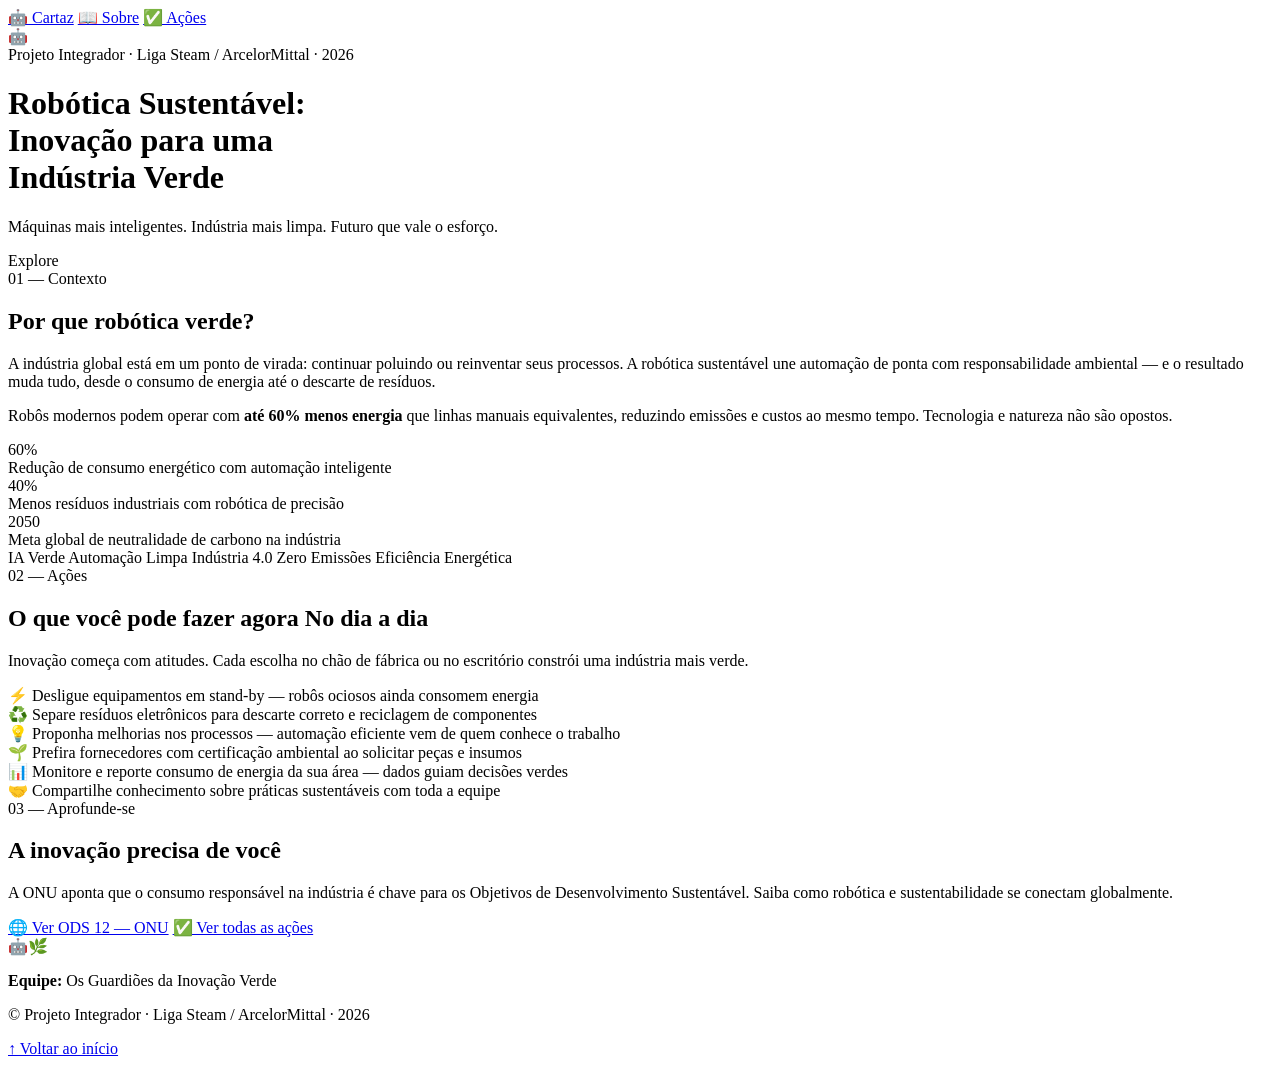
==== index.html @ 6983b856 "atualização" ====
<!DOCTYPE html>
<html lang="pt-br">
<head>
    <meta charset="UTF-8">
    <meta name="viewport" content="width=device-width, initial-scale=1.0">
    <title>Robótica Sustentável: Inovação para uma Indústria Verde</title>
    <link rel="icon" href="data:image/svg+xml,<svg xmlns='http://www.w3.org/2000/svg' viewBox='0 0 100 100'><text y='0.9em' font-size='90'>🤖</text></svg>">
    <link rel="preconnect" href="https://fonts.googleapis.com">
    <link rel="preconnect" href="https://fonts.gstatic.com" crossorigin>
    <link href="https://fonts.googleapis.com/css2?family=Space+Grotesk:wght@300;400;500;600;700&family=Inter:wght@300;400;500;600&display=swap" rel="stylesheet">
    <link rel="stylesheet" href="assets/css/style.css">
</head>
<body>

    <!-- NAV -->
    <nav class="menu-navegacao">
        <a href="index.html" class="ativo">🤖 Cartaz</a>
        <a href="sobre.html" class="desabilitado">📖 Sobre</a>
        <a href="acoes.html" class="desabilitado">✅ Ações</a>
    </nav>

    <!-- HERO -->
    <header>
        <div class="scan-line"></div>
        <div class="hero-icon" role="img" aria-label="Robô sustentável">🤖</div>
        <span class="hero-eyebrow">Projeto Integrador · Liga Steam / ArcelorMittal · 2026</span>
        <h1>Robótica <span class="highlight">Sustentável</span>:<br>Inovação para uma<br>Indústria Verde</h1>
        <p class="hero-sub">Máquinas mais inteligentes. Indústria mais limpa. Futuro que vale o esforço.</p>
    </header>
    <div class="scroll-hint">Explore</div>

    <main>

        <!-- SEÇÃO 01: CONTEXTO -->
        <section>
            <span class="eyebrow">01 — Contexto</span>
            <div class="divisor"></div>
            <h2>Por que robótica <em style="color:var(--green-elec);font-style:normal;">verde</em>?</h2>
            <p>
                A indústria global está em um ponto de virada: continuar poluindo ou reinventar seus processos.
                A robótica sustentável une automação de ponta com responsabilidade ambiental — e o resultado
                muda tudo, desde o consumo de energia até o descarte de resíduos.
            </p>
            <p>
                Robôs modernos podem operar com <strong>até 60% menos energia</strong> que linhas manuais equivalentes,
                reduzindo emissões e custos ao mesmo tempo. Tecnologia e natureza não são opostos.
            </p>

            <div class="stats-row">
                <div class="stat-card">
                    <div class="number">60%</div>
                    <div class="label">Redução de consumo energético com automação inteligente</div>
                </div>
                <div class="stat-card">
                    <div class="number">40%</div>
                    <div class="label">Menos resíduos industriais com robótica de precisão</div>
                </div>
                <div class="stat-card">
                    <div class="number">2050</div>
                    <div class="label">Meta global de neutralidade de carbono na indústria</div>
                </div>
            </div>

            <div class="badge-row">
                <span class="badge">IA Verde</span>
                <span class="badge">Automação Limpa</span>
                <span class="badge">Indústria 4.0</span>
                <span class="badge">Zero Emissões</span>
                <span class="badge">Eficiência Energética</span>
            </div>
        </section>

        <!-- SEÇÃO 02: AÇÕES -->
        <div class="secao-escura">
            <div class="container-central">
                <span class="eyebrow">02 — Ações</span>
                <div class="divisor"></div>
                <h2>O que você pode fazer agora <span class="tag">No dia a dia</span></h2>
                <p>Inovação começa com atitudes. Cada escolha no chão de fábrica ou no escritório constrói uma indústria mais verde.</p>

                <div class="checklist-grid">
                    <div class="check-item">
                        <span class="icon">⚡</span>
                        <span class="text">Desligue equipamentos em stand-by — robôs ociosos ainda consomem energia</span>
                    </div>
                    <div class="check-item">
                        <span class="icon">♻️</span>
                        <span class="text">Separe resíduos eletrônicos para descarte correto e reciclagem de componentes</span>
                    </div>
                    <div class="check-item">
                        <span class="icon">💡</span>
                        <span class="text">Proponha melhorias nos processos — automação eficiente vem de quem conhece o trabalho</span>
                    </div>
                    <div class="check-item">
                        <span class="icon">🌱</span>
                        <span class="text">Prefira fornecedores com certificação ambiental ao solicitar peças e insumos</span>
                    </div>
                    <div class="check-item">
                        <span class="icon">📊</span>
                        <span class="text">Monitore e reporte consumo de energia da sua área — dados guiam decisões verdes</span>
                    </div>
                    <div class="check-item">
                        <span class="icon">🤝</span>
                        <span class="text">Compartilhe conhecimento sobre práticas sustentáveis com toda a equipe</span>
                    </div>
                </div>
            </div>
        </div>

        <!-- SEÇÃO 03: SAIBA MAIS -->
        <section class="cta-section">
            <span class="eyebrow">03 — Aprofunde-se</span>
            <div class="divisor centro"></div>
            <h2>A inovação precisa de você</h2>
            <p>
                A ONU aponta que o consumo responsável na indústria é chave para os Objetivos de Desenvolvimento Sustentável.
                Saiba como robótica e sustentabilidade se conectam globalmente.
            </p>
            <div class="botoes-cta">
                <a href="https://brasil.un.org/pt-br/sdgs/12" target="_blank" class="botao">🌐 Ver ODS 12 — ONU</a>
                <a href="acoes.html" class="botao secundario desabilitado">✅ Ver todas as ações</a>
            </div>
        </section>

    </main>

    <!-- FOOTER -->
    <footer>
        <div class="footer-logo">🤖🌿</div>
        <p><strong>Equipe:</strong> Os Guardiões da Inovação Verde</p>
        <p>© Projeto Integrador · Liga Steam / ArcelorMittal · 2026</p>
        <a href="#" class="botao secundario">↑ Voltar ao início</a>
    </footer>

    <script src="assets/js/main.js"></script>
</body>
</html>
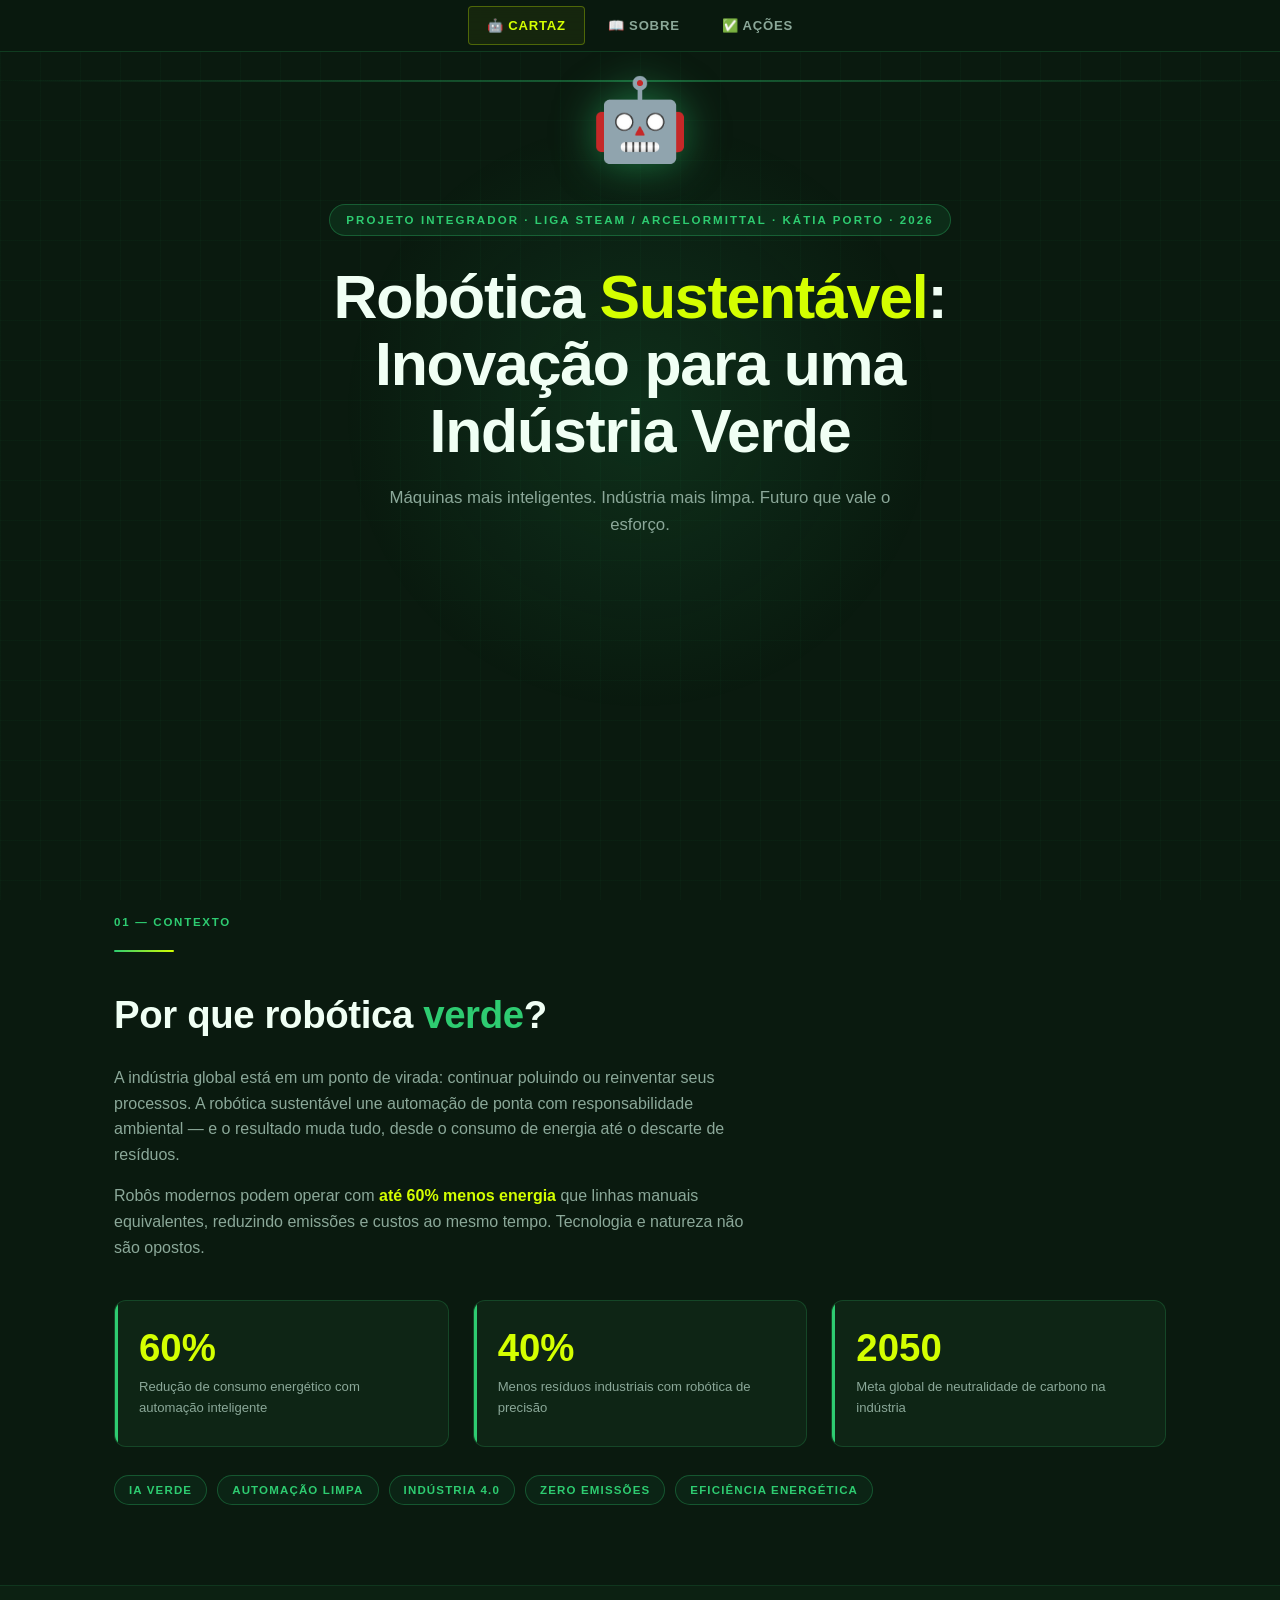
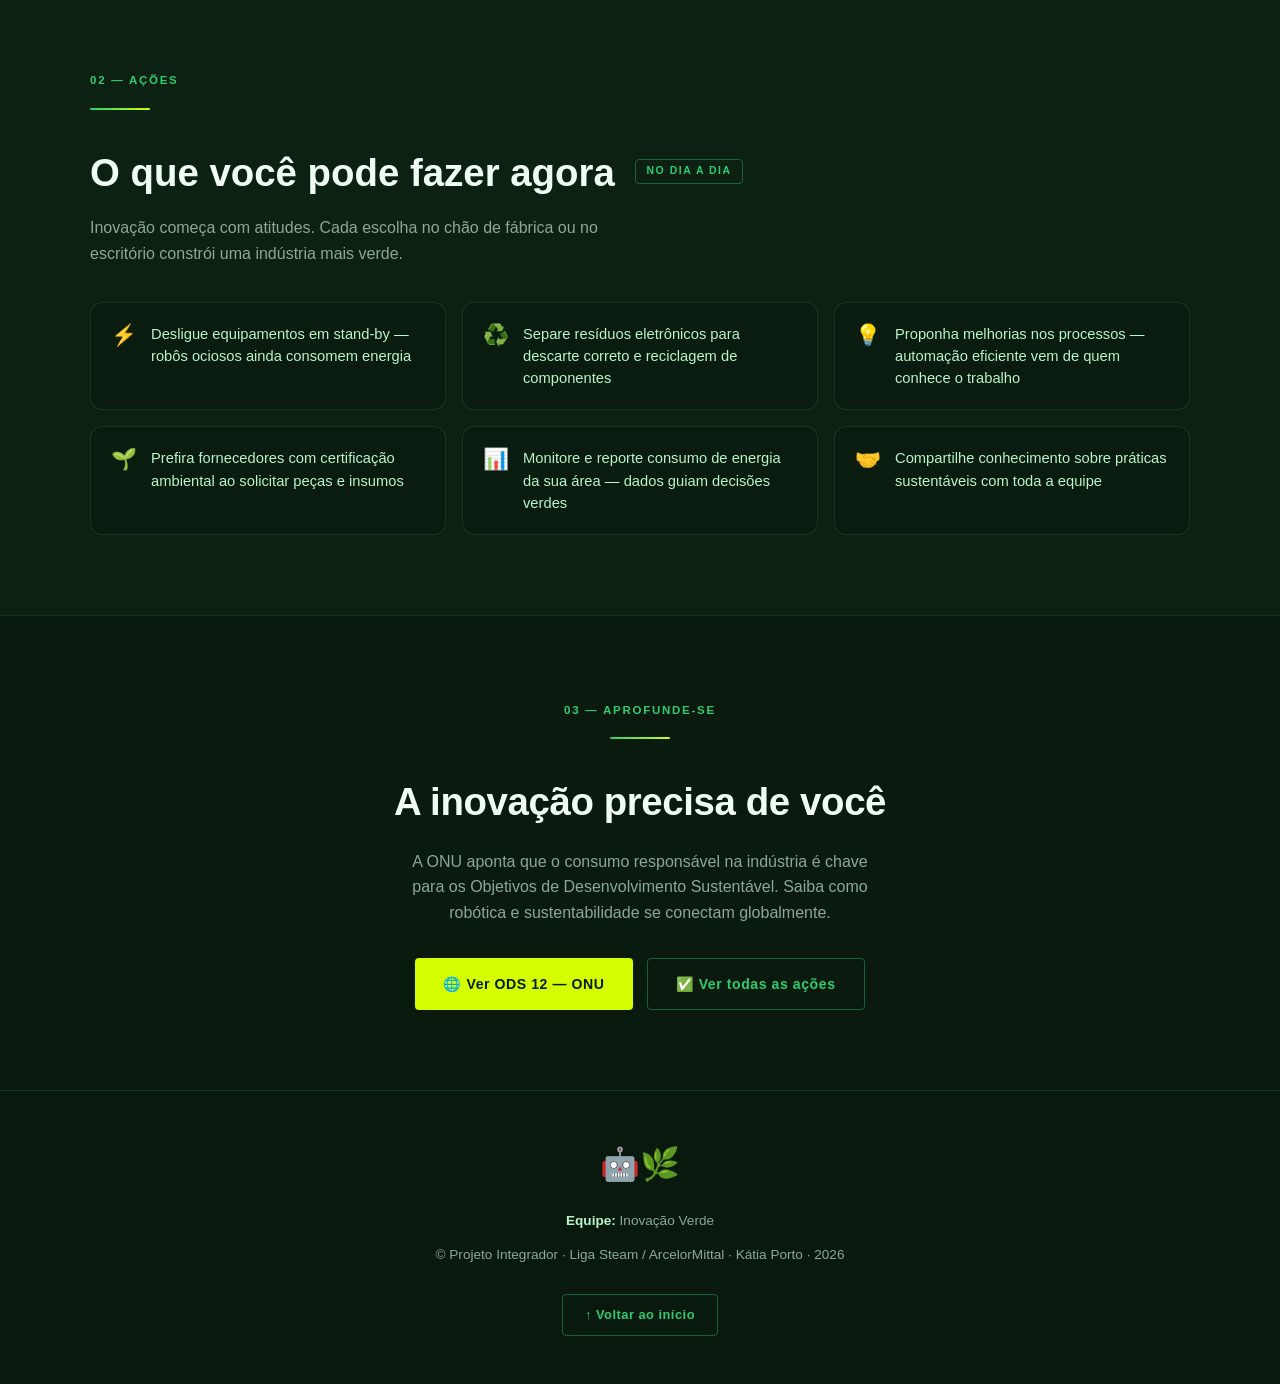
==== commit 6e6f5bd9: "Atualização projeto final" ====
--- a/index.html
+++ b/index.html
@@ -8,26 +8,23 @@
     <link rel="preconnect" href="https://fonts.googleapis.com">
     <link rel="preconnect" href="https://fonts.gstatic.com" crossorigin>
     <link href="https://fonts.googleapis.com/css2?family=Space+Grotesk:wght@300;400;500;600;700&family=Inter:wght@300;400;500;600&display=swap" rel="stylesheet">
-    <link rel="stylesheet" href="assets/css/style.css">
+    <link rel="stylesheet" href="css/style.css">
 </head>
 <body>
-
-    <!-- NAV -->
+    
     <nav class="menu-navegacao">
         <a href="index.html" class="ativo">🤖 Cartaz</a>
-        <a href="sobre.html" class="desabilitado">📖 Sobre</a>
-        <a href="acoes.html" class="desabilitado">✅ Ações</a>
+        <a href="sobre.html">📖 Sobre</a>
+        <a href="acoes.html">✅ Ações</a>
     </nav>
-
-    <!-- HERO -->
     <header>
         <div class="scan-line"></div>
         <div class="hero-icon" role="img" aria-label="Robô sustentável">🤖</div>
-        <span class="hero-eyebrow">Projeto Integrador · Liga Steam / ArcelorMittal · 2026</span>
+        <span class="hero-eyebrow">Projeto Integrador · Liga Steam / ArcelorMittal · Kátia Porto · 2026</span>
         <h1>Robótica <span class="highlight">Sustentável</span>:<br>Inovação para uma<br>Indústria Verde</h1>
         <p class="hero-sub">Máquinas mais inteligentes. Indústria mais limpa. Futuro que vale o esforço.</p>
     </header>
-    <div class="scroll-hint">Explore</div>
+
 
     <main>
 
@@ -118,7 +115,7 @@
             </p>
             <div class="botoes-cta">
                 <a href="https://brasil.un.org/pt-br/sdgs/12" target="_blank" class="botao">🌐 Ver ODS 12 — ONU</a>
-                <a href="acoes.html" class="botao secundario desabilitado">✅ Ver todas as ações</a>
+                <a href="acoes.html" class="botao secundario">✅ Ver todas as ações</a>
             </div>
         </section>
 
@@ -127,11 +124,11 @@
     <!-- FOOTER -->
     <footer>
         <div class="footer-logo">🤖🌿</div>
-        <p><strong>Equipe:</strong> Os Guardiões da Inovação Verde</p>
-        <p>© Projeto Integrador · Liga Steam / ArcelorMittal · 2026</p>
+        <p><strong>Equipe:</strong> Inovação Verde</p>
+        <p>© Projeto Integrador · Liga Steam / ArcelorMittal · Kátia Porto · 2026</p>
         <a href="#" class="botao secundario">↑ Voltar ao início</a>
     </footer>
 
-    <script src="assets/js/main.js"></script>
+    <script src="js/main.js"></script>
 </body>
 </html>
--- a/css/style.css
+++ b/css/style.css
@@ -0,0 +1,533 @@
+/* ═══════════════════════════════════════
+   ROBÓTICA SUSTENTÁVEL — style.css
+   Projeto Integrador · Liga Steam / ArcelorMittal · 2026
+═══════════════════════════════════════ */
+
+/* ── TOKENS ── */
+:root {
+    --black-forest: #0A1A0F;
+    --green-deep:   #1C4A2A;
+    --green-mid:    #2A6B40;
+    --green-elec:   #2ECC71;
+    --green-neon:   #B8F5C8;
+    --chartreuse:   #D4FF00;
+    --white-moss:   #F0FFF4;
+    --white:        #FFFFFF;
+    --gray-muted:   #8BA899;
+
+    --font-display: 'Space Grotesk', sans-serif;
+    --font-body:    'Inter', sans-serif;
+
+    --radius-sm: 4px;
+    --radius-md: 12px;
+    --radius-lg: 20px;
+
+    --transition: 0.3s cubic-bezier(0.4, 0, 0.2, 1);
+}
+
+/* ── RESET ── */
+*, *::before, *::after { box-sizing: border-box; margin: 0; padding: 0; }
+html { scroll-behavior: smooth; }
+body {
+    font-family: var(--font-body);
+    background: var(--black-forest);
+    color: var(--white-moss);
+    line-height: 1.6;
+    overflow-x: hidden;
+}
+
+/* ── CIRCUIT BACKGROUND ── */
+body::before {
+    content: '';
+    position: fixed;
+    inset: 0;
+    background-image:
+        linear-gradient(rgba(46,204,113,0.03) 1px, transparent 1px),
+        linear-gradient(90deg, rgba(46,204,113,0.03) 1px, transparent 1px);
+    background-size: 40px 40px;
+    pointer-events: none;
+    z-index: 0;
+}
+
+/* ── NAV ── */
+nav.menu-navegacao {
+    position: fixed;
+    top: 0;
+    left: 0;
+    width: 100%;
+    z-index: 9999;
+    display: flex;
+    justify-content: center;
+    gap: 4px;
+    padding: 6px 24px;
+    background: rgba(10, 26, 15, 0.92);
+    backdrop-filter: blur(12px);
+    border-bottom: 1px solid rgba(46,204,113,0.2);
+}
+
+nav.menu-navegacao a {
+    font-family: var(--font-display);
+    font-size: 0.82rem;
+    font-weight: 600;
+    letter-spacing: 0.06em;
+    text-transform: uppercase;
+    color: var(--gray-muted);
+    text-decoration: none;
+    padding: 8px 18px;
+    border-radius: var(--radius-sm);
+    border: 1px solid transparent;
+    transition: var(--transition);
+}
+
+nav.menu-navegacao a:hover,
+nav.menu-navegacao a.ativo {
+    color: var(--chartreuse);
+    border-color: rgba(212,255,0,0.3);
+    background: rgba(212,255,0,0.06);
+}
+
+
+
+/* ── HEADER / HERO ── */
+header {
+    position: relative;
+    z-index: 1;
+    min-height: 92vh;
+    display: flex;
+    flex-direction: column;
+    align-items: center;
+    justify-content: flex-start;
+    text-align: center;
+    padding: 80px 24px 60px;
+    overflow: hidden;
+}
+
+/* Glow blob */
+header::after {
+    content: '';
+    position: absolute;
+    width: 600px;
+    height: 600px;
+    border-radius: 50%;
+    background: radial-gradient(circle, rgba(46,204,113,0.12) 0%, transparent 70%);
+    top: 50%;
+    left: 50%;
+    transform: translate(-50%, -50%);
+    pointer-events: none;
+    z-index: 0;
+    animation: pulse-glow 4s ease-in-out infinite alternate;
+}
+
+@keyframes pulse-glow {
+    from { opacity: 0.6; transform: translate(-50%, -50%) scale(0.9); }
+    to   { opacity: 1;   transform: translate(-50%, -50%) scale(1.1); }
+}
+
+/* Robot icon */
+.hero-icon {
+    font-size: 5rem;
+    height: 100px;
+    line-height: 1;
+    margin-bottom: 24px;
+    filter: drop-shadow(0 0 20px rgba(46,204,113,0.5));
+    animation: float 3s ease-in-out infinite;
+    position: relative;
+    z-index: 2;
+}
+
+@keyframes float {
+    0%, 100% { transform: translateY(0); }
+    50%       { transform: translateY(-10px); }
+}
+
+.hero-eyebrow {
+    font-family: var(--font-display);
+    font-size: 0.72rem;
+    font-weight: 600;
+    letter-spacing: 0.18em;
+    text-transform: uppercase;
+    color: var(--green-elec);
+    background: rgba(46,204,113,0.1);
+    border: 1px solid rgba(46,204,113,0.3);
+    padding: 6px 16px;
+    border-radius: 100px;
+    margin-bottom: 28px;
+    position: relative;
+    z-index: 2;
+}
+
+header h1 {
+    font-family: var(--font-display);
+    font-size: clamp(2rem, 5vw, 3.8rem);
+    font-weight: 700;
+    line-height: 1.1;
+    letter-spacing: -0.02em;
+    max-width: 800px;
+    position: relative;
+    z-index: 2;
+}
+
+header h1 .highlight {
+    color: var(--chartreuse);
+    position: relative;
+}
+
+header p.hero-sub {
+    margin-top: 20px;
+    font-size: 1.05rem;
+    color: var(--gray-muted);
+    max-width: 520px;
+    position: relative;
+    z-index: 2;
+}
+
+/* Scan line */
+.scan-line {
+    position: absolute;
+    width: 100%;
+    height: 2px;
+    background: linear-gradient(90deg, transparent, rgba(46,204,113,0.4), transparent);
+    animation: scan 5s linear infinite;
+    pointer-events: none;
+}
+
+@keyframes scan {
+    0%   { top: 0%; opacity: 0; }
+    5%   { opacity: 1; }
+    95%  { opacity: 1; }
+    100% { top: 100%; opacity: 0; }
+}
+
+
+
+/* ── MAIN ── */
+main {
+    position: relative;
+    z-index: 1;
+}
+
+/* ── SECTION BASE ── */
+section {
+    padding: 80px 24px;
+    max-width: 1100px;
+    margin: 0 auto;
+}
+
+section h2 {
+    font-family: var(--font-display);
+    font-size: clamp(1.6rem, 3vw, 2.4rem);
+    font-weight: 700;
+    letter-spacing: -0.01em;
+    margin-bottom: 20px;
+}
+
+.tag {
+    display: inline-block;
+    font-size: 0.65rem;
+    font-weight: 600;
+    letter-spacing: 0.15em;
+    text-transform: uppercase;
+    color: var(--green-elec);
+    border: 1px solid rgba(46,204,113,0.4);
+    padding: 3px 10px;
+    border-radius: 4px;
+    vertical-align: middle;
+    margin-left: 10px;
+    position: relative;
+    top: -4px;
+}
+
+section p {
+    color: var(--gray-muted);
+    font-size: 1rem;
+    max-width: 640px;
+    margin-bottom: 16px;
+}
+
+section p strong {
+    color: var(--chartreuse);
+    font-weight: 600;
+}
+
+/* ── EYEBROW LABEL ── */
+.eyebrow {
+    font-size: 0.72rem;
+    font-weight: 600;
+    letter-spacing: 0.15em;
+    text-transform: uppercase;
+    color: var(--green-elec);
+}
+
+/* ── DIVISOR ── */
+.divisor {
+    width: 60px;
+    height: 2px;
+    background: linear-gradient(90deg, var(--green-elec), var(--chartreuse));
+    border-radius: 2px;
+    margin: 16px 0 32px;
+}
+
+.divisor.centro {
+    margin-left: auto;
+    margin-right: auto;
+}
+
+/* ── STATS ROW ── */
+.stats-row {
+    display: flex;
+    gap: 24px;
+    margin-top: 40px;
+    flex-wrap: wrap;
+}
+
+.stat-card {
+    flex: 1;
+    min-width: 180px;
+    background: rgba(28, 74, 42, 0.25);
+    border: 1px solid rgba(46,204,113,0.2);
+    border-radius: var(--radius-md);
+    padding: 28px 24px;
+    position: relative;
+    overflow: hidden;
+    transition: var(--transition);
+}
+
+.stat-card::before {
+    content: '';
+    position: absolute;
+    top: 0; left: 0;
+    width: 3px; height: 100%;
+    background: var(--green-elec);
+    border-radius: 3px 0 0 3px;
+}
+
+.stat-card:hover {
+    border-color: rgba(46,204,113,0.5);
+    transform: translateY(-3px);
+    box-shadow: 0 8px 32px rgba(46,204,113,0.08);
+}
+
+.stat-card .number {
+    font-family: var(--font-display);
+    font-size: 2.4rem;
+    font-weight: 700;
+    color: var(--chartreuse);
+    line-height: 1;
+}
+
+.stat-card .label {
+    font-size: 0.82rem;
+    color: var(--gray-muted);
+    margin-top: 8px;
+}
+
+/* ── BADGE TECH ── */
+.badge-row {
+    display: flex;
+    flex-wrap: wrap;
+    gap: 10px;
+    margin-top: 28px;
+}
+
+.badge {
+    font-family: var(--font-display);
+    font-size: 0.72rem;
+    font-weight: 600;
+    letter-spacing: 0.1em;
+    text-transform: uppercase;
+    color: var(--green-elec);
+    border: 1px solid rgba(46,204,113,0.3);
+    background: rgba(46,204,113,0.06);
+    padding: 5px 14px;
+    border-radius: 100px;
+}
+
+/* ── DARK BAND SECTION ── */
+.secao-escura {
+    background: rgba(28, 74, 42, 0.15);
+    border-top: 1px solid rgba(46,204,113,0.12);
+    border-bottom: 1px solid rgba(46,204,113,0.12);
+    padding: 80px 24px;
+}
+
+.secao-escura .container-central {
+    max-width: 1100px;
+    margin: 0 auto;
+}
+
+.secao-escura h2 {
+    font-family: var(--font-display);
+    font-size: clamp(1.6rem, 3vw, 2.4rem);
+    font-weight: 700;
+    margin-bottom: 12px;
+}
+
+.secao-escura p {
+    color: var(--gray-muted);
+    max-width: 560px;
+    margin-bottom: 0;
+}
+
+/* ── CHECKLIST GRID ── */
+.checklist-grid {
+    display: grid;
+    grid-template-columns: repeat(auto-fill, minmax(280px, 1fr));
+    gap: 16px;
+    margin-top: 36px;
+}
+
+.check-item {
+    display: flex;
+    align-items: flex-start;
+    gap: 14px;
+    background: rgba(10, 26, 15, 0.6);
+    border: 1px solid rgba(46,204,113,0.18);
+    border-radius: var(--radius-md);
+    padding: 20px;
+    transition: var(--transition);
+    cursor: default;
+}
+
+.check-item:hover {
+    border-color: rgba(212,255,0,0.35);
+    background: rgba(212,255,0,0.04);
+}
+
+.check-item .icon {
+    font-size: 1.3rem;
+    line-height: 1;
+    flex-shrink: 0;
+    margin-top: 2px;
+}
+
+.check-item .text {
+    font-size: 0.92rem;
+    color: var(--green-neon);
+    line-height: 1.5;
+}
+
+/* ── CTA SECTION ── */
+.cta-section {
+    padding: 80px 24px;
+    text-align: center;
+    max-width: 700px;
+    margin: 0 auto;
+}
+
+.cta-section h2 {
+    font-family: var(--font-display);
+    font-size: clamp(1.6rem, 3vw, 2.4rem);
+    font-weight: 700;
+    margin-bottom: 16px;
+}
+
+.cta-section p {
+    max-width: 480px;
+    margin: 0 auto 8px;
+    color: var(--gray-muted);
+}
+
+.botoes-cta {
+    display: flex;
+    gap: 14px;
+    justify-content: center;
+    flex-wrap: wrap;
+}
+
+/* ── BOTÃO ── */
+.botao {
+    display: inline-flex;
+    align-items: center;
+    gap: 8px;
+    font-family: var(--font-display);
+    font-size: 0.88rem;
+    font-weight: 600;
+    letter-spacing: 0.04em;
+    color: var(--black-forest);
+    background: var(--chartreuse);
+    text-decoration: none;
+    padding: 14px 28px;
+    border-radius: var(--radius-sm);
+    border: none;
+    cursor: pointer;
+    transition: var(--transition);
+    margin-top: 24px;
+}
+
+.botao:hover {
+    background: #e8ff1a;
+    box-shadow: 0 0 24px rgba(212,255,0,0.35);
+    transform: translateY(-2px);
+}
+
+.botao.secundario {
+    background: transparent;
+    color: var(--green-elec);
+    border: 1px solid rgba(46,204,113,0.4);
+}
+
+.botao.secundario:hover {
+    background: rgba(46,204,113,0.1);
+    box-shadow: 0 0 24px rgba(46,204,113,0.15);
+}
+
+/* ── FOOTER ── */
+footer {
+    position: relative;
+    z-index: 1;
+    background: rgba(10, 26, 15, 0.95);
+    border-top: 1px solid rgba(46,204,113,0.2);
+    padding: 48px 24px;
+    display: flex;
+    flex-direction: column;
+    align-items: center;
+    gap: 12px;
+    text-align: center;
+}
+
+footer .footer-logo {
+    font-size: 2rem;
+    margin-bottom: 8px;
+}
+
+footer p {
+    font-size: 0.85rem;
+    color: var(--gray-muted);
+}
+
+footer strong {
+    color: var(--green-neon);
+}
+
+footer .botao {
+    margin-top: 16px;
+    font-size: 0.8rem;
+    padding: 10px 22px;
+}
+
+/* ── RESPONSIVE ── */
+@media (max-width: 600px) {
+    header h1 { font-size: 1.9rem; }
+    .stats-row { flex-direction: column; }
+    .checklist-grid { grid-template-columns: 1fr; }
+    nav.menu-navegacao { gap: 2px; padding: 10px 12px; }
+    nav.menu-navegacao a { font-size: 0.75rem; padding: 6px 12px; }
+}
+
+/* ── REDUCED MOTION ── */
+@media (prefers-reduced-motion: reduce) {
+    * { animation: none !important; transition: none !important; }
+}
+
+/* Estado inicial: invisível */
+.fade-in {
+  opacity: 0;
+  transform: translateY(20px);
+  transition: opacity 0.6s ease, transform 0.6s ease;
+}
+
+/* Quando entra na tela: visível */
+.visivel {
+  opacity: 1;
+  transform: translateY(0);
+}
